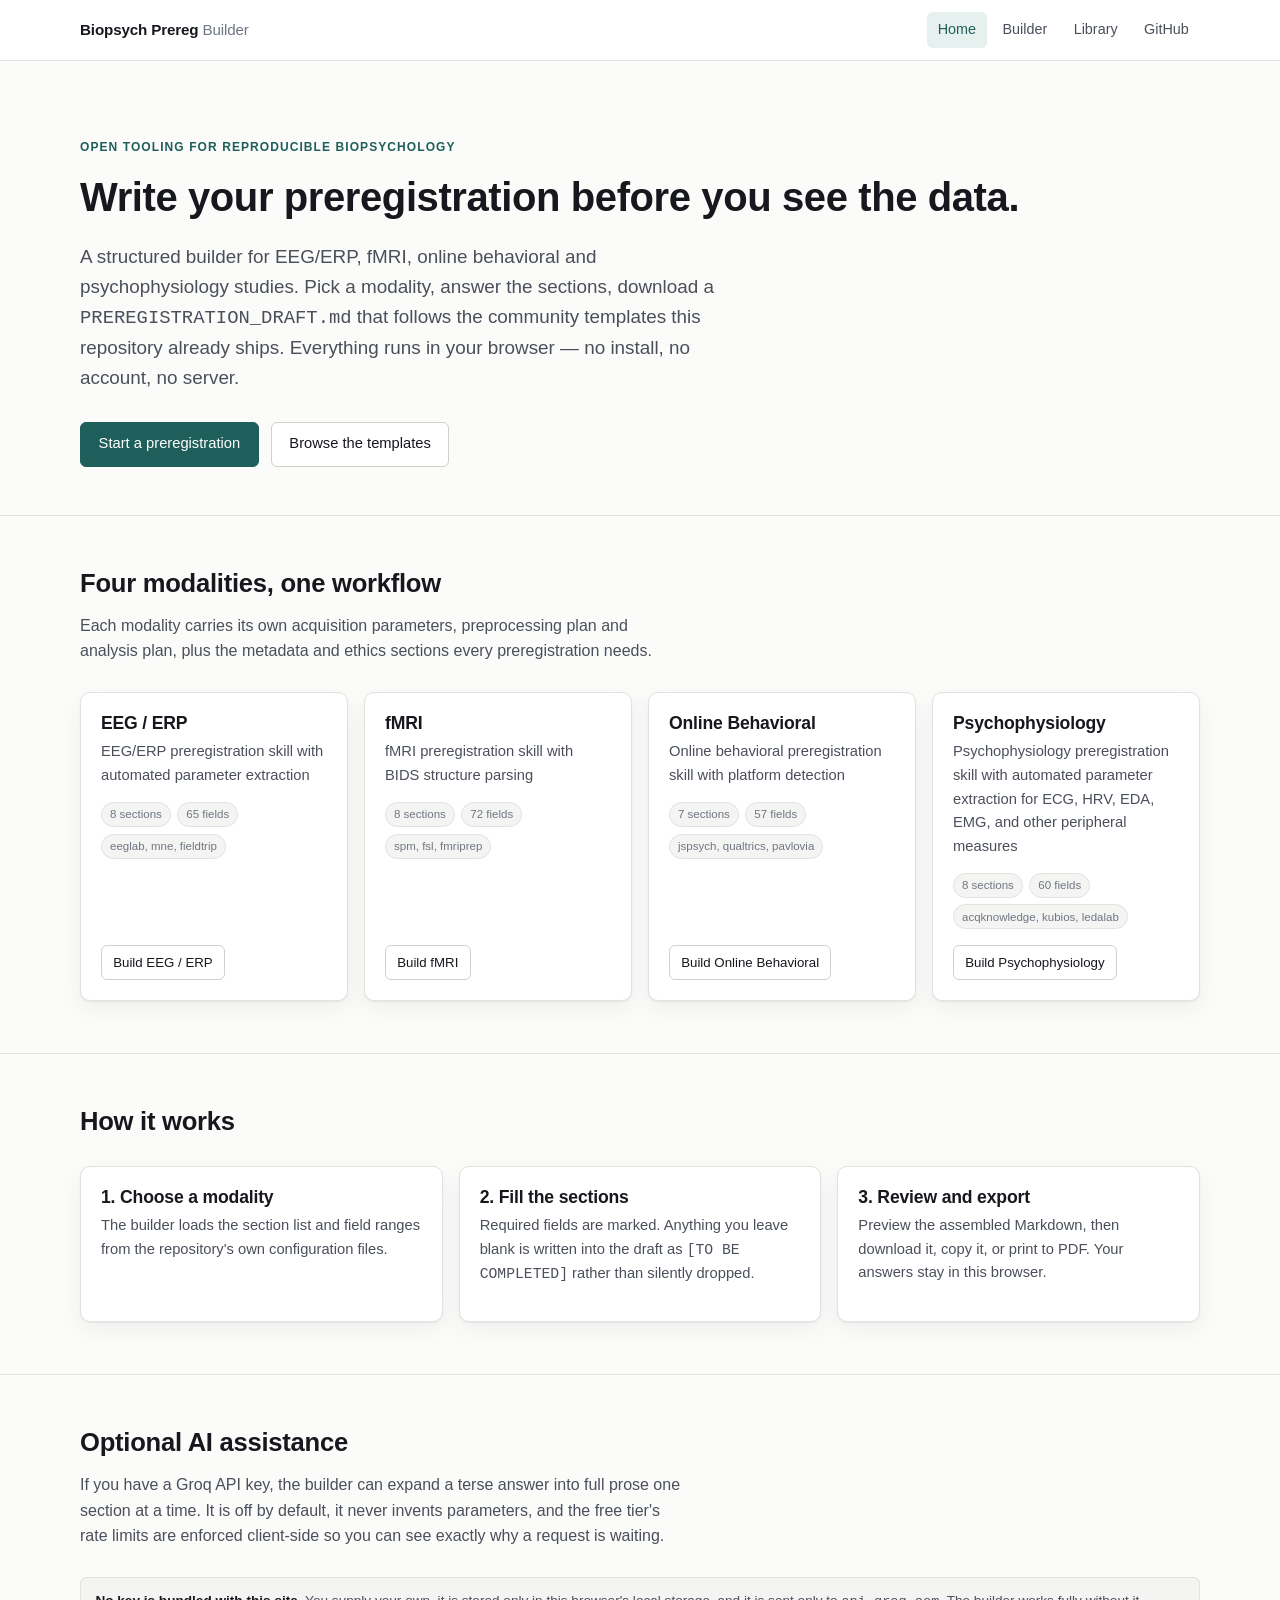
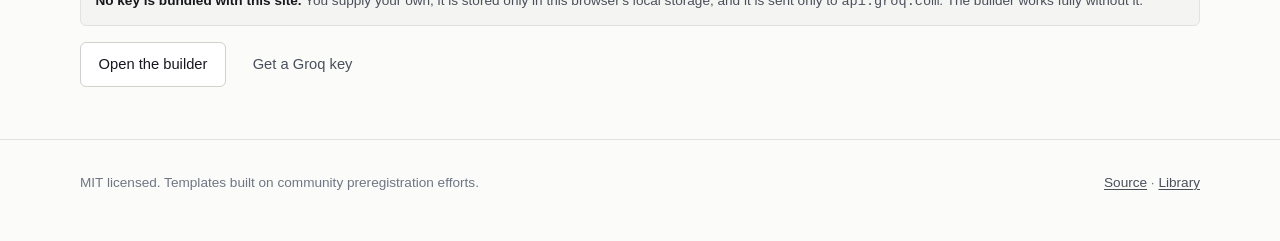
==== docs/index.html @ b217339c "feat(site): add browser-based preregistration builder Publish the skill library as a static site fro" ====
<!DOCTYPE html>
<html lang="en">
<head>
<meta charset="utf-8">
<meta name="viewport" content="width=device-width, initial-scale=1">
<title>Biopsychology Preregistration Builder</title>
<meta name="description" content="Build a preregistration for EEG, fMRI, online behavioral or psychophysiology research in your browser. No install, no account.">
<link rel="stylesheet" href="assets/css/site.css">
</head>
<body>
<a class="skip-link" href="#main">Skip to content</a>

<header class="site-header">
  <div class="wrap">
    <a class="brand" href="index.html">Biopsych Prereg <span>Builder</span></a>
    <nav class="site-nav" aria-label="Main">
      <a href="index.html" aria-current="page">Home</a>
      <a href="builder.html">Builder</a>
      <a href="library.html">Library</a>
      <a href="https://github.com/caggursoy/biopsych-prereg-skill">GitHub</a>
    </nav>
  </div>
</header>

<main id="main">
  <section class="hero">
    <div class="wrap">
      <span class="eyebrow">Open tooling for reproducible biopsychology</span>
      <h1>Write your preregistration before you see the data.</h1>
      <p class="lede">
        A structured builder for EEG/ERP, fMRI, online behavioral and psychophysiology studies.
        Pick a modality, answer the sections, download a <code>PREREGISTRATION_DRAFT.md</code> that
        follows the community templates this repository already ships. Everything runs in your
        browser &mdash; no install, no account, no server.
      </p>
      <div class="hero-actions">
        <a class="btn btn-primary" href="builder.html">Start a preregistration</a>
        <a class="btn" href="library.html">Browse the templates</a>
      </div>
    </div>
  </section>

  <section class="section">
    <div class="wrap">
      <div class="section-head">
        <h2>Four modalities, one workflow</h2>
        <p>
          Each modality carries its own acquisition parameters, preprocessing plan and analysis
          plan, plus the metadata and ethics sections every preregistration needs.
        </p>
      </div>
      <div class="grid" id="modalityCards">
        <noscript>
          <p class="notice notice-warn">JavaScript is required to render the modality list.</p>
        </noscript>
      </div>
    </div>
  </section>

  <section class="section">
    <div class="wrap">
      <div class="section-head">
        <h2>How it works</h2>
      </div>
      <div class="grid">
        <div class="card">
          <h3>1. Choose a modality</h3>
          <p>The builder loads the section list and field ranges from the repository's own configuration files.</p>
        </div>
        <div class="card">
          <h3>2. Fill the sections</h3>
          <p>Required fields are marked. Anything you leave blank is written into the draft as <code>[TO BE COMPLETED]</code> rather than silently dropped.</p>
        </div>
        <div class="card">
          <h3>3. Review and export</h3>
          <p>Preview the assembled Markdown, then download it, copy it, or print to PDF. Your answers stay in this browser.</p>
        </div>
      </div>
    </div>
  </section>

  <section class="section">
    <div class="wrap">
      <div class="section-head">
        <h2>Optional AI assistance</h2>
        <p>
          If you have a Groq API key, the builder can expand a terse answer into full prose one
          section at a time. It is off by default, it never invents parameters, and the free tier's
          rate limits are enforced client-side so you can see exactly why a request is waiting.
        </p>
      </div>
      <div class="notice">
        <p>
          <strong>No key is bundled with this site.</strong> You supply your own, it is stored only in
          this browser's local storage, and it is sent only to <code>api.groq.com</code>. The builder
          works fully without it.
        </p>
      </div>
      <div class="row mt-1">
        <a class="btn" href="builder.html">Open the builder</a>
        <a class="btn btn-ghost" href="https://console.groq.com/keys"  target="_blank">Get a Groq key</a>
      </div>
    </div>
  </section>
</main>

<footer class="site-footer">
  <div class="wrap">
    <span>MIT licensed. Templates built on community preregistration efforts.</span>
    <span><a href="https://github.com/caggursoy/biopsych-prereg-skill">Source</a> &middot; <a href="library.html">Library</a></span>
  </div>
</footer>

<script src="assets/js/schema.js"></script>
<script>
(function () {
  "use strict";
  var host = document.getElementById("modalityCards");
  var schema = window.PREREG_SCHEMA;
  if (!host || !schema) return;

  schema.modalities.forEach(function (m) {
    var fields = m.sections.reduce(function (n, s) { return n + s.fields.length; }, 0);
    var card = document.createElement("article");
    card.className = "card";

    var h = document.createElement("h3");
    h.textContent = m.label;

    var p = document.createElement("p");
    p.textContent = m.description || "";

    var meta = document.createElement("div");
    meta.className = "card-meta";
    [
      m.sections.length + " sections",
      fields + " fields",
      m.software.length ? m.software.slice(0, 3).join(", ") : "template based"
    ].forEach(function (text) {
      var tag = document.createElement("span");
      tag.className = "tag";
      tag.textContent = text;
      meta.appendChild(tag);
    });

    var link = document.createElement("a");
    link.className = "btn btn-sm";
    link.href = "builder.html?modality=" + encodeURIComponent(m.id);
    link.textContent = "Build " + m.label;

    card.appendChild(h);
    card.appendChild(p);
    card.appendChild(meta);
    card.appendChild(link);
    host.appendChild(card);
  });
})();
</script>
</body>
</html>
---- docs/assets/css/site.css ----
:root {
  --bg: #fbfbfa;
  --surface: #ffffff;
  --surface-2: #f4f4f2;
  --ink: #16181d;
  --ink-2: #4a4f5a;
  --ink-3: #6f7683;
  --line: #e2e3e0;
  --line-2: #cfd1cd;
  --accent: #1f5f5b;
  --accent-ink: #ffffff;
  --accent-soft: #e6f0ef;
  --warn: #8a5a00;
  --warn-soft: #fdf3e0;
  --danger: #a32b2b;
  --danger-soft: #fbeaea;
  --ok: #1f6b3a;
  --ok-soft: #e8f3ec;
  --radius: 10px;
  --radius-sm: 6px;
  --shadow: 0 1px 2px rgba(20, 24, 28, 0.06), 0 8px 24px rgba(20, 24, 28, 0.05);
  --mono: ui-monospace, SFMono-Regular, "SF Mono", Menlo, Consolas, monospace;
  --sans: -apple-system, BlinkMacSystemFont, "Segoe UI", Inter, Roboto, Helvetica, Arial, sans-serif;
  --serif: Iowan Old Style, "Palatino Linotype", Palatino, Georgia, serif;
}

@media (prefers-color-scheme: dark) {
  :root {
    --bg: #14161a;
    --surface: #1b1e23;
    --surface-2: #22262c;
    --ink: #eceef1;
    --ink-2: #b3b9c2;
    --ink-3: #8b929c;
    --line: #2c3138;
    --line-2: #3a4048;
    --accent: #6fbdb5;
    --accent-ink: #10201f;
    --accent-soft: #1e2f2e;
    --warn: #e0b062;
    --warn-soft: #2e2718;
    --danger: #e58b8b;
    --danger-soft: #2f1e1e;
    --ok: #7fc79b;
    --ok-soft: #1c2b22;
    --shadow: 0 1px 2px rgba(0, 0, 0, 0.4), 0 8px 24px rgba(0, 0, 0, 0.3);
  }
}

*,
*::before,
*::after {
  box-sizing: border-box;
}

html {
  -webkit-text-size-adjust: 100%;
  scroll-behavior: smooth;
}

body {
  margin: 0;
  background: var(--bg);
  color: var(--ink);
  font-family: var(--sans);
  font-size: 16px;
  line-height: 1.6;
  -webkit-font-smoothing: antialiased;
}

h1,
h2,
h3,
h4 {
  line-height: 1.25;
  margin: 0 0 0.5em;
  font-weight: 600;
  letter-spacing: -0.01em;
}

h1 {
  font-size: clamp(1.75rem, 4vw, 2.5rem);
}

h2 {
  font-size: clamp(1.3rem, 2.5vw, 1.6rem);
}

h3 {
  font-size: 1.1rem;
}

p {
  margin: 0 0 1em;
}

a {
  color: var(--accent);
  text-decoration-thickness: 1px;
  text-underline-offset: 2px;
}

a:hover {
  text-decoration-thickness: 2px;
}

:focus-visible {
  outline: 2px solid var(--accent);
  outline-offset: 2px;
  border-radius: 3px;
}

.skip-link {
  position: absolute;
  left: -9999px;
  top: 0;
  background: var(--accent);
  color: var(--accent-ink);
  padding: 0.6rem 1rem;
  z-index: 100;
}

.skip-link:focus {
  left: 0.5rem;
  top: 0.5rem;
}

.wrap {
  width: min(1120px, 100% - 2.5rem);
  margin-inline: auto;
}

.wrap-narrow {
  width: min(760px, 100% - 2.5rem);
  margin-inline: auto;
}

/* ---------- header ---------- */

.site-header {
  border-bottom: 1px solid var(--line);
  background: var(--surface);
  position: sticky;
  top: 0;
  z-index: 40;
}

.site-header .wrap {
  display: flex;
  align-items: center;
  gap: 1.5rem;
  min-height: 60px;
}

.brand {
  font-weight: 600;
  color: var(--ink);
  text-decoration: none;
  font-size: 0.95rem;
  letter-spacing: -0.01em;
  white-space: nowrap;
}

.brand span {
  color: var(--ink-3);
  font-weight: 400;
}

.site-nav {
  display: flex;
  gap: 0.25rem;
  margin-left: auto;
  flex-wrap: wrap;
}

.site-nav a {
  color: var(--ink-2);
  text-decoration: none;
  padding: 0.4rem 0.7rem;
  border-radius: var(--radius-sm);
  font-size: 0.9rem;
}

.site-nav a:hover {
  background: var(--surface-2);
  color: var(--ink);
}

.site-nav a[aria-current="page"] {
  background: var(--accent-soft);
  color: var(--accent);
  font-weight: 500;
}

/* ---------- hero ---------- */

.hero {
  padding: clamp(2.5rem, 7vw, 4.5rem) 0 clamp(2rem, 5vw, 3rem);
  border-bottom: 1px solid var(--line);
}

.eyebrow {
  display: inline-block;
  font-size: 0.75rem;
  text-transform: uppercase;
  letter-spacing: 0.09em;
  color: var(--accent);
  font-weight: 600;
  margin-bottom: 0.9rem;
}

.lede {
  font-size: clamp(1.02rem, 2vw, 1.18rem);
  color: var(--ink-2);
  max-width: 62ch;
}

.hero-actions {
  display: flex;
  gap: 0.75rem;
  flex-wrap: wrap;
  margin-top: 1.75rem;
}

/* ---------- buttons ---------- */

.btn {
  display: inline-flex;
  align-items: center;
  justify-content: center;
  gap: 0.45rem;
  padding: 0.62rem 1.1rem;
  border-radius: var(--radius-sm);
  border: 1px solid var(--line-2);
  background: var(--surface);
  color: var(--ink);
  font: inherit;
  font-size: 0.92rem;
  font-weight: 500;
  text-decoration: none;
  cursor: pointer;
  transition: background 0.12s ease, border-color 0.12s ease, transform 0.06s ease;
}

.btn:hover:not(:disabled) {
  background: var(--surface-2);
  border-color: var(--ink-3);
}

.btn:active:not(:disabled) {
  transform: translateY(1px);
}

.btn:disabled {
  opacity: 0.5;
  cursor: not-allowed;
}

.btn-primary {
  background: var(--accent);
  border-color: var(--accent);
  color: var(--accent-ink);
}

.btn-primary:hover:not(:disabled) {
  background: var(--accent);
  border-color: var(--accent);
  filter: brightness(1.08);
}

.btn-sm {
  padding: 0.35rem 0.7rem;
  font-size: 0.83rem;
}

.btn[aria-pressed="true"] {
  background: var(--accent-soft);
  border-color: var(--accent);
  color: var(--accent);
  font-weight: 600;
}

.btn-ghost {
  background: transparent;
  border-color: transparent;
  color: var(--ink-2);
}

.btn-ghost:hover:not(:disabled) {
  background: var(--surface-2);
  border-color: transparent;
  color: var(--ink);
}

/* ---------- sections ---------- */

.section {
  padding: clamp(2rem, 5vw, 3.25rem) 0;
}

.section + .section {
  border-top: 1px solid var(--line);
}

.section-head {
  margin-bottom: 1.75rem;
}

.section-head p {
  color: var(--ink-2);
  max-width: 68ch;
  margin-bottom: 0;
}

/* ---------- cards ---------- */

.grid {
  display: grid;
  gap: 1rem;
  grid-template-columns: repeat(auto-fit, minmax(240px, 1fr));
}

.card {
  background: var(--surface);
  border: 1px solid var(--line);
  border-radius: var(--radius);
  padding: 1.25rem;
  box-shadow: var(--shadow);
  display: flex;
  flex-direction: column;
}

.card > .btn {
  margin-top: auto;
  align-self: flex-start;
}

.card h3 {
  margin-bottom: 0.35rem;
}

.card p {
  color: var(--ink-2);
  font-size: 0.92rem;
  margin-bottom: 0.9rem;
}

.card-meta {
  display: flex;
  flex-wrap: wrap;
  gap: 0.4rem;
  margin-bottom: 1rem;
}

.tag {
  display: inline-block;
  font-size: 0.72rem;
  padding: 0.15rem 0.5rem;
  border-radius: 999px;
  background: var(--surface-2);
  color: var(--ink-3);
  border: 1px solid var(--line);
  font-variant-numeric: tabular-nums;
}

.tag-accent {
  background: var(--accent-soft);
  color: var(--accent);
  border-color: transparent;
}

/* ---------- builder layout ---------- */

.builder {
  display: grid;
  grid-template-columns: minmax(0, 1fr) 380px;
  gap: 1.5rem;
  align-items: start;
  padding: 1.5rem 0 4rem;
}

@media (max-width: 980px) {
  .builder {
    grid-template-columns: minmax(0, 1fr);
  }
}

.steps {
  display: flex;
  gap: 0.4rem;
  flex-wrap: wrap;
  margin-bottom: 1.25rem;
}

.step-btn {
  display: flex;
  align-items: center;
  gap: 0.5rem;
  padding: 0.45rem 0.85rem;
  border-radius: 999px;
  border: 1px solid var(--line);
  background: var(--surface);
  color: var(--ink-2);
  font: inherit;
  font-size: 0.85rem;
  cursor: pointer;
}

.step-btn[aria-current="step"] {
  background: var(--accent);
  border-color: var(--accent);
  color: var(--accent-ink);
  font-weight: 500;
}

.step-btn .num {
  display: inline-grid;
  place-items: center;
  width: 1.25rem;
  height: 1.25rem;
  border-radius: 50%;
  background: var(--surface-2);
  color: var(--ink-3);
  font-size: 0.72rem;
  font-variant-numeric: tabular-nums;
}

.step-btn[aria-current="step"] .num {
  background: rgba(255, 255, 255, 0.25);
  color: inherit;
}

.panel {
  background: var(--surface);
  border: 1px solid var(--line);
  border-radius: var(--radius);
  padding: 1.25rem;
  box-shadow: var(--shadow);
}

.panel + .panel {
  margin-top: 1rem;
}

.panel-head {
  display: flex;
  align-items: baseline;
  justify-content: space-between;
  gap: 1rem;
  margin-bottom: 1rem;
  flex-wrap: wrap;
}

.panel-head h2,
.panel-head h3 {
  margin: 0;
}

/* ---------- modality picker ---------- */

.modality-grid {
  display: grid;
  gap: 0.75rem;
  grid-template-columns: repeat(auto-fit, minmax(200px, 1fr));
}

.modality-option {
  position: relative;
  display: block;
  border: 1px solid var(--line);
  border-radius: var(--radius);
  padding: 1rem;
  cursor: pointer;
  background: var(--surface);
  transition: border-color 0.12s ease, background 0.12s ease;
}

.modality-option:hover {
  border-color: var(--line-2);
  background: var(--surface-2);
}

.modality-option input {
  position: absolute;
  opacity: 0;
  pointer-events: none;
}

.modality-option:has(input:checked) {
  border-color: var(--accent);
  background: var(--accent-soft);
}

.modality-option:has(input:focus-visible) {
  outline: 2px solid var(--accent);
  outline-offset: 2px;
}

.modality-option strong {
  display: block;
  font-size: 0.98rem;
  margin-bottom: 0.2rem;
}

.modality-option span {
  font-size: 0.83rem;
  color: var(--ink-3);
}

/* ---------- form ---------- */

.field {
  margin-bottom: 1.15rem;
}

.field:last-child {
  margin-bottom: 0;
}

.field label {
  display: block;
  font-size: 0.88rem;
  font-weight: 500;
  margin-bottom: 0.3rem;
}

.req {
  color: var(--danger);
  margin-left: 0.15rem;
}

.unit {
  color: var(--ink-3);
  font-weight: 400;
  font-size: 0.82rem;
  margin-left: 0.25rem;
}

.field input[type="text"],
.field input[type="number"],
.field input[type="date"],
.field input[type="password"],
.field select,
.field textarea {
  width: 100%;
  padding: 0.5rem 0.65rem;
  border: 1px solid var(--line-2);
  border-radius: var(--radius-sm);
  background: var(--bg);
  color: var(--ink);
  font: inherit;
  font-size: 0.92rem;
}

.field textarea {
  min-height: 84px;
  resize: vertical;
  line-height: 1.5;
}

.field input:focus,
.field select:focus,
.field textarea:focus {
  border-color: var(--accent);
  outline: 2px solid var(--accent-soft);
  outline-offset: 0;
}

.field input[aria-invalid="true"],
.field textarea[aria-invalid="true"],
.field select[aria-invalid="true"] {
  border-color: var(--danger);
}

.help {
  font-size: 0.8rem;
  color: var(--ink-3);
  margin: 0.3rem 0 0;
}

.error {
  font-size: 0.8rem;
  color: var(--danger);
  margin: 0.3rem 0 0;
  font-weight: 500;
}

.checks {
  display: flex;
  flex-wrap: wrap;
  gap: 0.4rem 1rem;
}

.checks label {
  display: inline-flex;
  align-items: center;
  gap: 0.35rem;
  font-weight: 400;
  font-size: 0.87rem;
  margin: 0;
}

.list-rows {
  display: grid;
  gap: 0.4rem;
}

.list-row {
  display: flex;
  gap: 0.4rem;
}

.list-row input {
  flex: 1;
}

/* ---------- accordion ---------- */

.accordion {
  border: 1px solid var(--line);
  border-radius: var(--radius);
  overflow: hidden;
  background: var(--surface);
}

.acc-item + .acc-item {
  border-top: 1px solid var(--line);
}

.acc-head {
  display: flex;
  align-items: center;
  gap: 0.75rem;
  width: 100%;
  padding: 0.85rem 1rem;
  background: var(--surface);
  border: 0;
  font: inherit;
  font-size: 0.95rem;
  font-weight: 500;
  color: var(--ink);
  text-align: left;
  cursor: pointer;
}

.acc-head:hover {
  background: var(--surface-2);
}

.acc-head .chev {
  margin-left: auto;
  color: var(--ink-3);
  transition: transform 0.15s ease;
  font-size: 0.8rem;
}

.acc-head[aria-expanded="true"] .chev {
  transform: rotate(90deg);
}

.acc-body {
  padding: 0 1rem 1.15rem;
}

.acc-body[hidden] {
  display: none;
}

.progress {
  margin-left: auto;
  display: flex;
  align-items: center;
  gap: 0.5rem;
  font-size: 0.75rem;
  color: var(--ink-3);
  font-variant-numeric: tabular-nums;
}

.bar {
  width: 56px;
  height: 5px;
  border-radius: 999px;
  background: var(--line);
  overflow: hidden;
}

.bar > i {
  display: block;
  height: 100%;
  background: var(--accent);
  width: 0;
  transition: width 0.2s ease;
}

/* ---------- sidebar ---------- */

.sidebar {
  position: sticky;
  top: 76px;
  display: grid;
  gap: 1rem;
}

@media (max-width: 980px) {
  .sidebar {
    position: static;
  }
}

.meter {
  display: grid;
  gap: 0.55rem;
}

.meter-row {
  display: grid;
  grid-template-columns: 1fr auto;
  gap: 0.25rem 0.75rem;
  font-size: 0.82rem;
}

.meter-row .label {
  color: var(--ink-2);
}

.meter-row .value {
  font-variant-numeric: tabular-nums;
  color: var(--ink);
  font-weight: 500;
}

.meter-row .bar {
  grid-column: 1 / -1;
  width: 100%;
  height: 4px;
}

.meter-row .bar > i.warn {
  background: var(--warn);
}

.meter-row .bar > i.danger {
  background: var(--danger);
}

/* ---------- preview ---------- */

.preview {
  font-family: var(--mono);
  font-size: 0.78rem;
  line-height: 1.55;
  white-space: pre-wrap;
  word-break: break-word;
  background: var(--surface-2);
  border: 1px solid var(--line);
  border-radius: var(--radius-sm);
  padding: 0.9rem;
  max-height: 460px;
  overflow: auto;
  margin: 0;
}

/* ---------- notices ---------- */

.notice {
  border-radius: var(--radius-sm);
  padding: 0.75rem 0.9rem;
  font-size: 0.85rem;
  border: 1px solid var(--line);
  background: var(--surface-2);
  color: var(--ink-2);
  margin-bottom: 1rem;
}

.notice strong {
  color: var(--ink);
}

.notice-warn {
  background: var(--warn-soft);
  border-color: transparent;
  color: var(--warn);
}

.notice-warn strong {
  color: inherit;
}

.notice-danger {
  background: var(--danger-soft);
  border-color: transparent;
  color: var(--danger);
}

.notice-ok {
  background: var(--ok-soft);
  border-color: transparent;
  color: var(--ok);
}

.notice p:last-child {
  margin-bottom: 0;
}

/* ---------- library ---------- */

.library-layout {
  display: grid;
  grid-template-columns: 260px minmax(0, 1fr);
  gap: 1.5rem;
  align-items: start;
  padding: 1.5rem 0 4rem;
}

@media (max-width: 900px) {
  .library-layout {
    grid-template-columns: minmax(0, 1fr);
  }
}

.toc {
  position: sticky;
  top: 76px;
  border: 1px solid var(--line);
  border-radius: var(--radius);
  background: var(--surface);
  padding: 0.9rem;
  max-height: calc(100vh - 100px);
  overflow: auto;
}

@media (max-width: 900px) {
  .toc {
    position: static;
    max-height: none;
  }
}

.toc h2 {
  font-size: 0.75rem;
  text-transform: uppercase;
  letter-spacing: 0.08em;
  color: var(--ink-3);
  margin-bottom: 0.6rem;
}

.toc ul {
  list-style: none;
  margin: 0 0 1rem;
  padding: 0;
  display: grid;
  gap: 0.1rem;
}

.toc li a {
  display: block;
  padding: 0.28rem 0.45rem;
  border-radius: 4px;
  font-size: 0.84rem;
  color: var(--ink-2);
  text-decoration: none;
}

.toc li a:hover {
  background: var(--surface-2);
  color: var(--ink);
}

.toc li a.lvl3 {
  padding-left: 1.3rem;
  font-size: 0.8rem;
  color: var(--ink-3);
}

.doc {
  background: var(--surface);
  border: 1px solid var(--line);
  border-radius: var(--radius);
  padding: clamp(1.25rem, 3vw, 2.25rem);
  box-shadow: var(--shadow);
}

.doc h1 {
  font-size: 1.6rem;
  padding-bottom: 0.6rem;
  border-bottom: 1px solid var(--line);
  margin-bottom: 1.2rem;
}

.doc h2 {
  font-size: 1.15rem;
  margin-top: 2rem;
  padding-top: 0.5rem;
}

.doc h3 {
  font-size: 1rem;
  margin-top: 1.5rem;
}

.doc ul,
.doc ol {
  padding-left: 1.3rem;
  margin: 0 0 1rem;
}

.doc li {
  margin-bottom: 0.3rem;
}

.doc code {
  font-family: var(--mono);
  font-size: 0.85em;
  background: var(--surface-2);
  padding: 0.1em 0.35em;
  border-radius: 4px;
}

.doc pre {
  background: var(--surface-2);
  border: 1px solid var(--line);
  border-radius: var(--radius-sm);
  padding: 0.9rem;
  overflow: auto;
  font-size: 0.82rem;
}

.doc pre code {
  background: none;
  padding: 0;
}

.doc blockquote {
  margin: 0 0 1rem;
  padding-left: 1rem;
  border-left: 3px solid var(--line-2);
  color: var(--ink-2);
}

.doc table {
  width: 100%;
  border-collapse: collapse;
  margin-bottom: 1rem;
  font-size: 0.88rem;
}

.doc th,
.doc td {
  border: 1px solid var(--line);
  padding: 0.45rem 0.6rem;
  text-align: left;
}

.doc th {
  background: var(--surface-2);
}

.doc hr {
  border: 0;
  border-top: 1px solid var(--line);
  margin: 2rem 0;
}

/* ---------- footer ---------- */

.site-footer {
  border-top: 1px solid var(--line);
  padding: 2rem 0 3rem;
  color: var(--ink-3);
  font-size: 0.85rem;
}

.site-footer .wrap {
  display: flex;
  gap: 1rem;
  flex-wrap: wrap;
  justify-content: space-between;
  align-items: center;
}

.site-footer a {
  color: var(--ink-2);
}

/* ---------- utilities ---------- */

.sr-only {
  position: absolute;
  width: 1px;
  height: 1px;
  padding: 0;
  margin: -1px;
  overflow: hidden;
  clip: rect(0, 0, 0, 0);
  white-space: nowrap;
  border: 0;
}

.muted {
  color: var(--ink-3);
}

.small {
  font-size: 0.83rem;
}

.stack {
  display: grid;
  gap: 0.75rem;
}

.row {
  display: flex;
  gap: 0.5rem;
  flex-wrap: wrap;
  align-items: center;
}

.row-end {
  justify-content: flex-end;
}

.mt-1 {
  margin-top: 1rem;
}

.mt-2 {
  margin-top: 1.5rem;
}

[hidden] {
  display: none !important;
}

@media (prefers-reduced-motion: reduce) {
  *,
  *::before,
  *::after {
    animation-duration: 0.01ms !important;
    transition-duration: 0.01ms !important;
    scroll-behavior: auto !important;
  }
}

/* ---------- field header row ---------- */

.field-top {
  display: flex;
  align-items: baseline;
  justify-content: space-between;
  gap: 0.75rem;
  margin-bottom: 0.3rem;
}

.field-top label {
  margin-bottom: 0;
}

.verify {
  display: inline-flex;
  align-items: center;
  gap: 0.3rem;
  font-size: 0.75rem;
  font-weight: 400;
  color: var(--ink-3);
  margin: 0;
  cursor: pointer;
  white-space: nowrap;
}

.verify input {
  margin: 0;
  accent-color: var(--warn);
}

/* ---------- print ---------- */

@media print {
  .site-header,
  .site-footer,
  .steps,
  .sidebar,
  #panel-modality,
  #panel-sections,
  #panel-export,
  .skip-link {
    display: none !important;
  }

  body {
    background: #fff;
    color: #000;
    font-size: 11pt;
  }

  .builder {
    display: block;
    padding: 0;
  }

  .panel {
    border: 0;
    box-shadow: none;
    padding: 0;
  }

  .preview {
    max-height: none;
    overflow: visible;
    border: 0;
    background: #fff;
    font-size: 9.5pt;
    white-space: pre-wrap;
  }

  a[href]::after {
    content: "";
  }
}
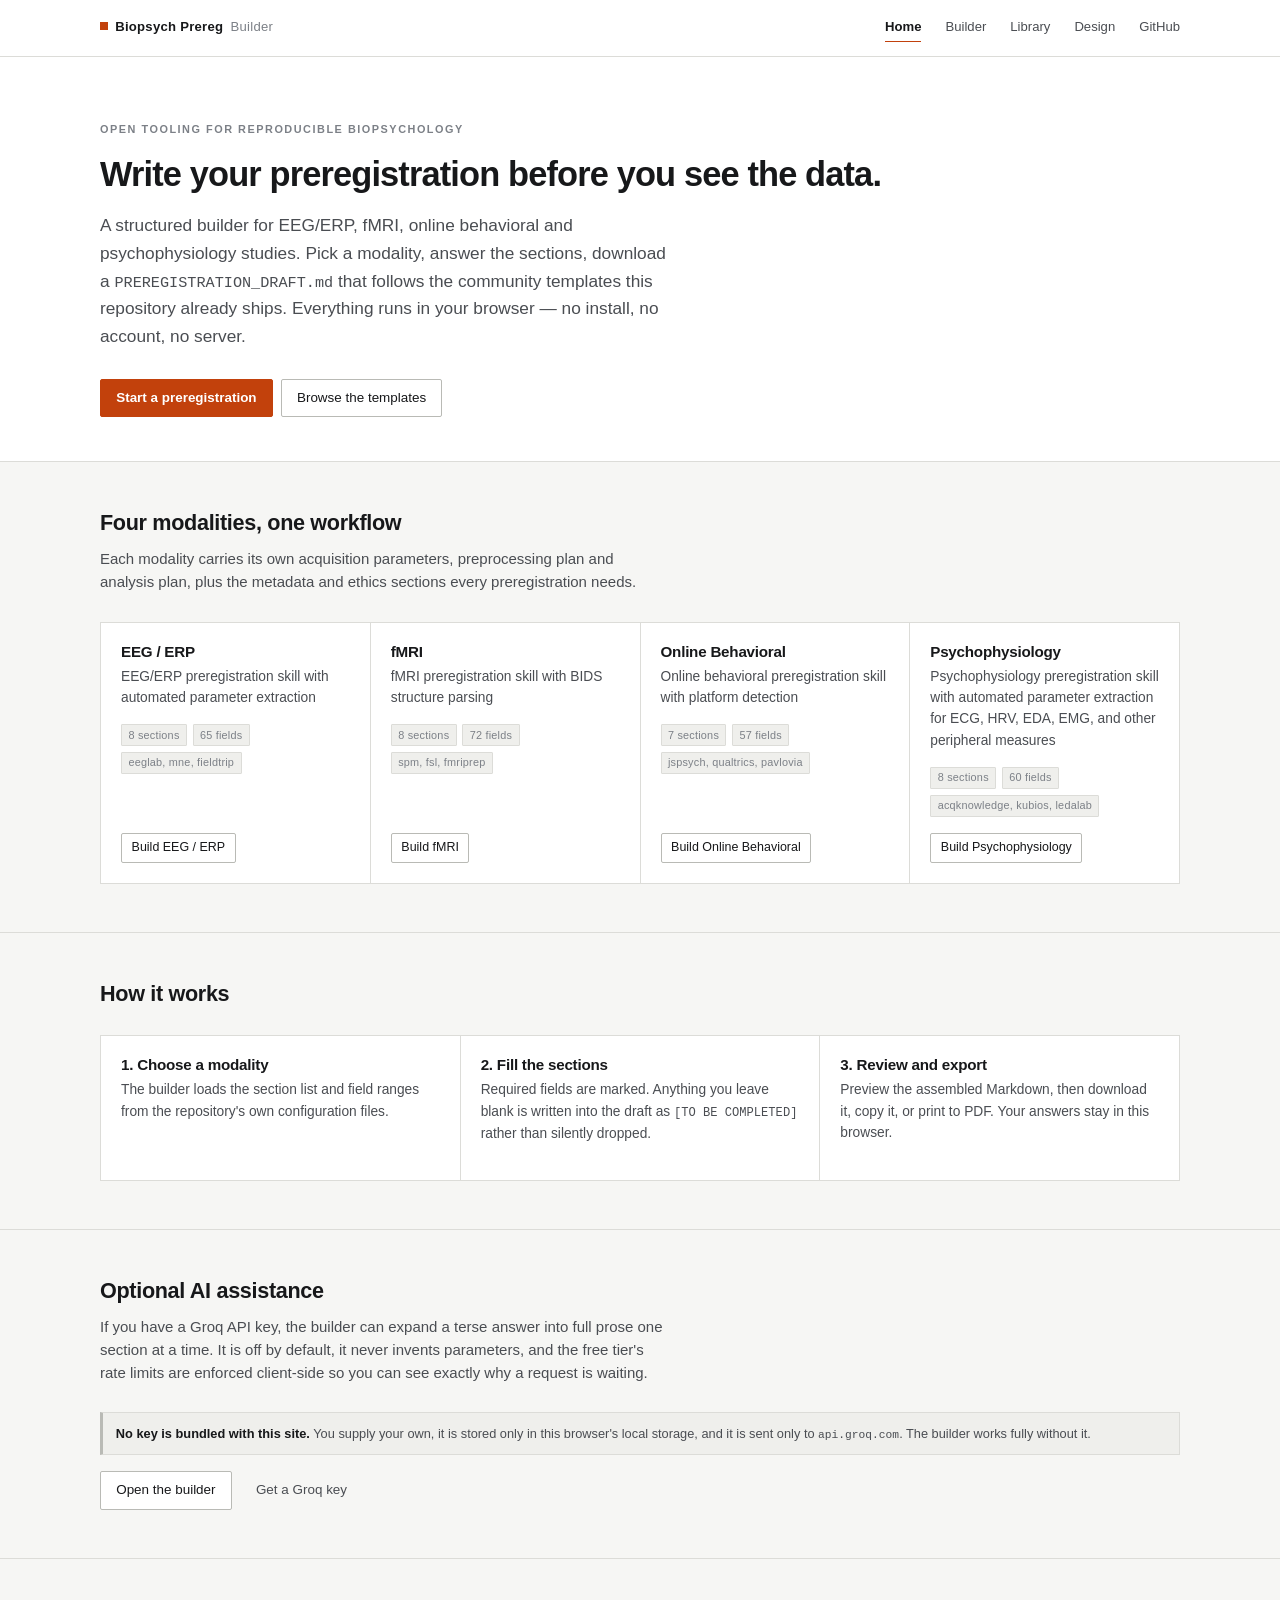
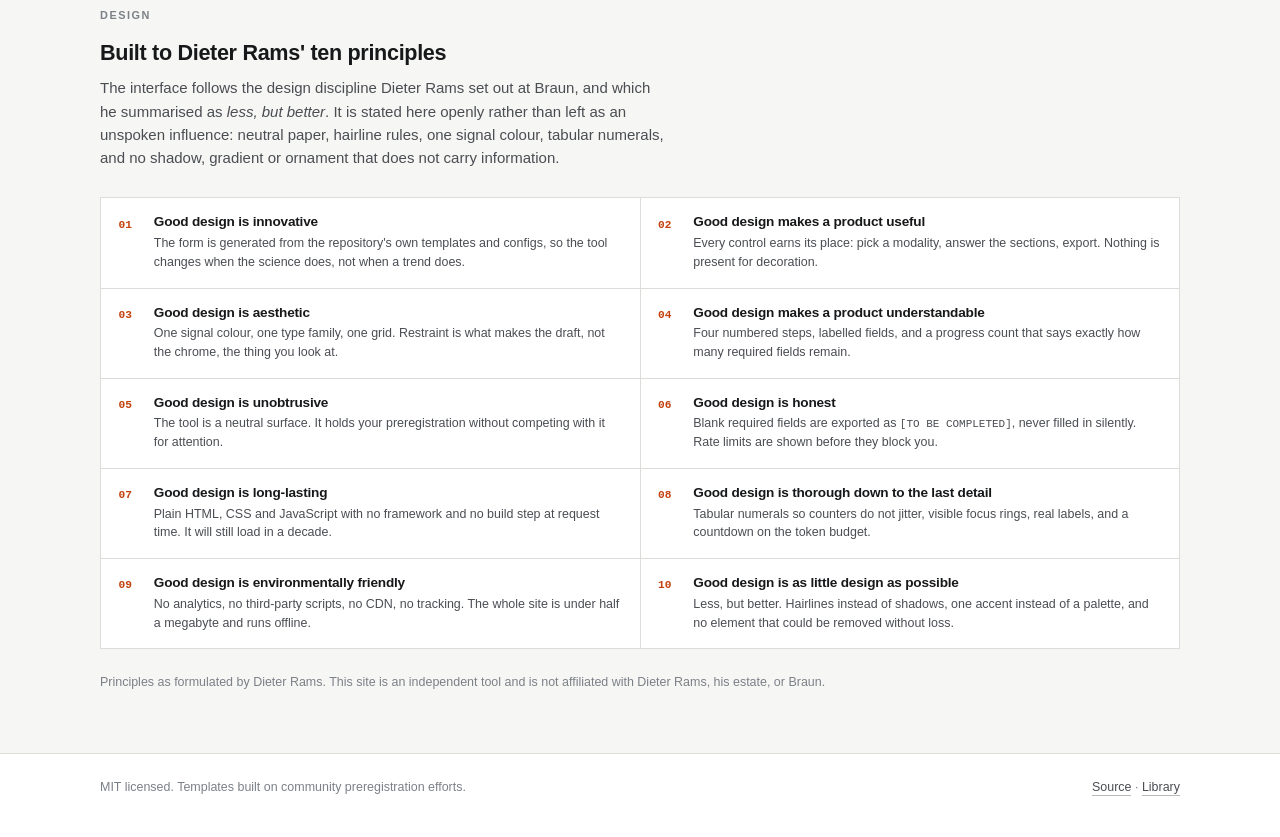
==== commit 15ffc52f: "feat(site): rebuild the interface to Dieter Rams' ten principles Replaces the previous palette and c" ====
--- a/docs/index.html
+++ b/docs/index.html
@@ -17,6 +17,7 @@
       <a href="index.html" aria-current="page">Home</a>
       <a href="builder.html">Builder</a>
       <a href="library.html">Library</a>
+      <a href="#design">Design</a>
       <a href="https://github.com/caggursoy/biopsych-prereg-skill">GitHub</a>
     </nav>
   </div>
@@ -102,6 +103,68 @@
       </div>
     </div>
   </section>
+  <section class="section" id="design">
+    <div class="wrap">
+      <div class="section-head">
+        <span class="eyebrow">Design</span>
+        <h2>Built to Dieter Rams' ten principles</h2>
+        <p>
+          The interface follows the design discipline Dieter Rams set out at Braun, and which he
+          summarised as <em>less, but better</em>. It is stated here openly rather than left as an
+          unspoken influence: neutral paper, hairline rules, one signal colour, tabular numerals,
+          and no shadow, gradient or ornament that does not carry information.
+        </p>
+      </div>
+
+      <div class="principles">
+        <article class="principle">
+          <h3>Good design is innovative</h3>
+          <p>The form is generated from the repository's own templates and configs, so the tool changes when the science does, not when a trend does.</p>
+        </article>
+        <article class="principle">
+          <h3>Good design makes a product useful</h3>
+          <p>Every control earns its place: pick a modality, answer the sections, export. Nothing is present for decoration.</p>
+        </article>
+        <article class="principle">
+          <h3>Good design is aesthetic</h3>
+          <p>One signal colour, one type family, one grid. Restraint is what makes the draft, not the chrome, the thing you look at.</p>
+        </article>
+        <article class="principle">
+          <h3>Good design makes a product understandable</h3>
+          <p>Four numbered steps, labelled fields, and a progress count that says exactly how many required fields remain.</p>
+        </article>
+        <article class="principle">
+          <h3>Good design is unobtrusive</h3>
+          <p>The tool is a neutral surface. It holds your preregistration without competing with it for attention.</p>
+        </article>
+        <article class="principle">
+          <h3>Good design is honest</h3>
+          <p>Blank required fields are exported as <code>[TO BE COMPLETED]</code>, never filled in silently. Rate limits are shown before they block you.</p>
+        </article>
+        <article class="principle">
+          <h3>Good design is long-lasting</h3>
+          <p>Plain HTML, CSS and JavaScript with no framework and no build step at request time. It will still load in a decade.</p>
+        </article>
+        <article class="principle">
+          <h3>Good design is thorough down to the last detail</h3>
+          <p>Tabular numerals so counters do not jitter, visible focus rings, real labels, and a countdown on the token budget.</p>
+        </article>
+        <article class="principle">
+          <h3>Good design is environmentally friendly</h3>
+          <p>No analytics, no third-party scripts, no CDN, no tracking. The whole site is under half a megabyte and runs offline.</p>
+        </article>
+        <article class="principle">
+          <h3>Good design is as little design as possible</h3>
+          <p>Less, but better. Hairlines instead of shadows, one accent instead of a palette, and no element that could be removed without loss.</p>
+        </article>
+      </div>
+
+      <p class="small muted mt-2">
+        Principles as formulated by Dieter Rams. This site is an independent tool and is not
+        affiliated with Dieter Rams, his estate, or Braun.
+      </p>
+    </div>
+  </section>
 </main>
 
 <footer class="site-footer">
--- a/docs/assets/css/site.css
+++ b/docs/assets/css/site.css
@@ -1,49 +1,55 @@
+/* ==========================================================================
+   Biopsych Prereg Builder
+   Design after Dieter Rams: less, but better.
+   Neutral paper, hairline rules, one signal colour, tabular numerals,
+   no shadows, no gradients, no decoration that does not carry information.
+   ========================================================================== */
+
 :root {
-  --bg: #fbfbfa;
+  --paper: #f6f6f4;
   --surface: #ffffff;
-  --surface-2: #f4f4f2;
-  --ink: #16181d;
-  --ink-2: #4a4f5a;
-  --ink-3: #6f7683;
-  --line: #e2e3e0;
-  --line-2: #cfd1cd;
-  --accent: #1f5f5b;
-  --accent-ink: #ffffff;
-  --accent-soft: #e6f0ef;
+  --surface-2: #efefec;
+  --surface-3: #e6e6e2;
+  --ink: #17181a;
+  --ink-2: #4a4d52;
+  --ink-3: #7c8087;
+  --rule: #dcdcd8;
+  --rule-strong: #b9bab5;
+  --signal: #c2410c;
+  --signal-ink: #ffffff;
+  --signal-soft: #fbeee7;
+  --ok: #2f6b3f;
+  --ok-soft: #eaf2ec;
   --warn: #8a5a00;
-  --warn-soft: #fdf3e0;
+  --warn-soft: #fbf3e2;
   --danger: #a32b2b;
   --danger-soft: #fbeaea;
-  --ok: #1f6b3a;
-  --ok-soft: #e8f3ec;
-  --radius: 10px;
-  --radius-sm: 6px;
-  --shadow: 0 1px 2px rgba(20, 24, 28, 0.06), 0 8px 24px rgba(20, 24, 28, 0.05);
+  --radius: 2px;
   --mono: ui-monospace, SFMono-Regular, "SF Mono", Menlo, Consolas, monospace;
-  --sans: -apple-system, BlinkMacSystemFont, "Segoe UI", Inter, Roboto, Helvetica, Arial, sans-serif;
-  --serif: Iowan Old Style, "Palatino Linotype", Palatino, Georgia, serif;
+  --sans: "Helvetica Neue", Helvetica, Arial, "Segoe UI", Roboto, sans-serif;
+  --step: 8px;
 }
 
 @media (prefers-color-scheme: dark) {
   :root {
-    --bg: #14161a;
-    --surface: #1b1e23;
-    --surface-2: #22262c;
-    --ink: #eceef1;
-    --ink-2: #b3b9c2;
-    --ink-3: #8b929c;
-    --line: #2c3138;
-    --line-2: #3a4048;
-    --accent: #6fbdb5;
-    --accent-ink: #10201f;
-    --accent-soft: #1e2f2e;
+    --paper: #131416;
+    --surface: #191b1e;
+    --surface-2: #212427;
+    --surface-3: #2a2e32;
+    --ink: #eceef0;
+    --ink-2: #b0b5bb;
+    --ink-3: #868c93;
+    --rule: #2c3034;
+    --rule-strong: #3d4247;
+    --signal: #ff7a45;
+    --signal-ink: #1a0d06;
+    --signal-soft: #2b1a12;
+    --ok: #7fc79b;
+    --ok-soft: #1a2a20;
     --warn: #e0b062;
-    --warn-soft: #2e2718;
+    --warn-soft: #2a2418;
     --danger: #e58b8b;
-    --danger-soft: #2f1e1e;
-    --ok: #7fc79b;
-    --ok-soft: #1c2b22;
-    --shadow: 0 1px 2px rgba(0, 0, 0, 0.4), 0 8px 24px rgba(0, 0, 0, 0.3);
+    --danger-soft: #2c1c1c;
   }
 }
 
@@ -60,34 +66,36 @@
 
 body {
   margin: 0;
-  background: var(--bg);
+  background: var(--paper);
   color: var(--ink);
   font-family: var(--sans);
-  font-size: 16px;
-  line-height: 1.6;
+  font-size: 15px;
+  line-height: 1.55;
   -webkit-font-smoothing: antialiased;
+  font-variant-numeric: tabular-nums;
 }
 
 h1,
 h2,
 h3,
 h4 {
-  line-height: 1.25;
   margin: 0 0 0.5em;
   font-weight: 600;
-  letter-spacing: -0.01em;
+  line-height: 1.2;
+  letter-spacing: -0.015em;
 }
 
 h1 {
-  font-size: clamp(1.75rem, 4vw, 2.5rem);
+  font-size: clamp(1.6rem, 3.4vw, 2.15rem);
+  letter-spacing: -0.025em;
 }
 
 h2 {
-  font-size: clamp(1.3rem, 2.5vw, 1.6rem);
+  font-size: clamp(1.15rem, 2vw, 1.35rem);
 }
 
 h3 {
-  font-size: 1.1rem;
+  font-size: 1rem;
 }
 
 p {
@@ -95,27 +103,35 @@
 }
 
 a {
-  color: var(--accent);
-  text-decoration-thickness: 1px;
-  text-underline-offset: 2px;
+  color: var(--signal);
+  text-decoration: none;
+  border-bottom: 1px solid currentColor;
+  padding-bottom: 1px;
 }
 
 a:hover {
-  text-decoration-thickness: 2px;
+  border-bottom-width: 2px;
 }
 
 :focus-visible {
-  outline: 2px solid var(--accent);
+  outline: 2px solid var(--signal);
   outline-offset: 2px;
-  border-radius: 3px;
+  border-radius: 1px;
+}
+
+code,
+kbd,
+samp {
+  font-family: var(--mono);
+  font-size: 0.88em;
 }
 
 .skip-link {
   position: absolute;
   left: -9999px;
   top: 0;
-  background: var(--accent);
-  color: var(--accent-ink);
+  background: var(--ink);
+  color: var(--surface);
   padding: 0.6rem 1rem;
   z-index: 100;
 }
@@ -126,20 +142,20 @@
 }
 
 .wrap {
-  width: min(1120px, 100% - 2.5rem);
+  width: min(1080px, 100% - 3rem);
   margin-inline: auto;
 }
 
 .wrap-narrow {
-  width: min(760px, 100% - 2.5rem);
+  width: min(720px, 100% - 3rem);
   margin-inline: auto;
 }
 
 /* ---------- header ---------- */
 
 .site-header {
-  border-bottom: 1px solid var(--line);
-  background: var(--surface);
+  background: var(--surface);
+  border-bottom: 1px solid var(--rule);
   position: sticky;
   top: 0;
   z-index: 40;
@@ -148,19 +164,32 @@
 .site-header .wrap {
   display: flex;
   align-items: center;
-  gap: 1.5rem;
-  min-height: 60px;
+  gap: 2rem;
+  min-height: 56px;
 }
 
 .brand {
-  font-weight: 600;
+  display: inline-flex;
+  align-items: baseline;
+  gap: 0.45rem;
+  font-size: 0.82rem;
+  font-weight: 600;
+  letter-spacing: 0.02em;
   color: var(--ink);
   text-decoration: none;
-  font-size: 0.95rem;
-  letter-spacing: -0.01em;
+  border-bottom: 0;
   white-space: nowrap;
 }
 
+.brand::before {
+  content: "";
+  width: 8px;
+  height: 8px;
+  background: var(--signal);
+  display: inline-block;
+  transform: translateY(-1px);
+}
+
 .brand span {
   color: var(--ink-3);
   font-weight: 400;
@@ -168,56 +197,58 @@
 
 .site-nav {
   display: flex;
-  gap: 0.25rem;
+  gap: 1.5rem;
   margin-left: auto;
   flex-wrap: wrap;
 }
 
 .site-nav a {
   color: var(--ink-2);
+  font-size: 0.82rem;
   text-decoration: none;
-  padding: 0.4rem 0.7rem;
-  border-radius: var(--radius-sm);
-  font-size: 0.9rem;
+  border-bottom: 1px solid transparent;
+  padding: 0.2rem 0;
 }
 
 .site-nav a:hover {
-  background: var(--surface-2);
   color: var(--ink);
+  border-bottom-color: var(--rule-strong);
 }
 
 .site-nav a[aria-current="page"] {
-  background: var(--accent-soft);
-  color: var(--accent);
-  font-weight: 500;
+  color: var(--ink);
+  font-weight: 600;
+  border-bottom-color: var(--signal);
 }
 
 /* ---------- hero ---------- */
 
 .hero {
-  padding: clamp(2.5rem, 7vw, 4.5rem) 0 clamp(2rem, 5vw, 3rem);
-  border-bottom: 1px solid var(--line);
+  padding: clamp(2.5rem, 6vw, 4rem) 0 clamp(2rem, 4vw, 2.75rem);
+  border-bottom: 1px solid var(--rule);
+  background: var(--surface);
 }
 
 .eyebrow {
-  display: inline-block;
-  font-size: 0.75rem;
+  display: block;
+  font-size: 0.68rem;
   text-transform: uppercase;
-  letter-spacing: 0.09em;
-  color: var(--accent);
-  font-weight: 600;
-  margin-bottom: 0.9rem;
+  letter-spacing: 0.14em;
+  font-weight: 600;
+  color: var(--ink-3);
+  margin-bottom: 1rem;
 }
 
 .lede {
-  font-size: clamp(1.02rem, 2vw, 1.18rem);
+  font-size: clamp(0.98rem, 1.6vw, 1.08rem);
   color: var(--ink-2);
-  max-width: 62ch;
+  max-width: 60ch;
+  line-height: 1.6;
 }
 
 .hero-actions {
   display: flex;
-  gap: 0.75rem;
+  gap: 0.5rem;
   flex-wrap: wrap;
   margin-top: 1.75rem;
 }
@@ -228,18 +259,19 @@
   display: inline-flex;
   align-items: center;
   justify-content: center;
-  gap: 0.45rem;
-  padding: 0.62rem 1.1rem;
-  border-radius: var(--radius-sm);
-  border: 1px solid var(--line-2);
+  gap: 0.4rem;
+  padding: 0.5rem 0.95rem;
+  border: 1px solid var(--rule-strong);
+  border-radius: var(--radius);
   background: var(--surface);
   color: var(--ink);
   font: inherit;
-  font-size: 0.92rem;
+  font-size: 0.84rem;
   font-weight: 500;
   text-decoration: none;
+  border-bottom-width: 1px;
   cursor: pointer;
-  transition: background 0.12s ease, border-color 0.12s ease, transform 0.06s ease;
+  transition: background 0.1s linear, border-color 0.1s linear;
 }
 
 .btn:hover:not(:disabled) {
@@ -248,36 +280,34 @@
 }
 
 .btn:active:not(:disabled) {
-  transform: translateY(1px);
+  background: var(--surface-3);
 }
 
 .btn:disabled {
-  opacity: 0.5;
+  opacity: 0.45;
   cursor: not-allowed;
 }
 
 .btn-primary {
-  background: var(--accent);
-  border-color: var(--accent);
-  color: var(--accent-ink);
+  background: var(--signal);
+  border-color: var(--signal);
+  color: var(--signal-ink);
+  font-weight: 600;
 }
 
 .btn-primary:hover:not(:disabled) {
-  background: var(--accent);
-  border-color: var(--accent);
-  filter: brightness(1.08);
+  background: var(--signal);
+  border-color: var(--signal);
+  filter: brightness(1.1);
+}
+
+.btn-primary:active:not(:disabled) {
+  filter: brightness(0.95);
 }
 
 .btn-sm {
-  padding: 0.35rem 0.7rem;
-  font-size: 0.83rem;
-}
-
-.btn[aria-pressed="true"] {
-  background: var(--accent-soft);
-  border-color: var(--accent);
-  color: var(--accent);
-  font-weight: 600;
+  padding: 0.3rem 0.6rem;
+  font-size: 0.78rem;
 }
 
 .btn-ghost {
@@ -292,23 +322,30 @@
   color: var(--ink);
 }
 
+.btn[aria-pressed="true"] {
+  background: var(--ink);
+  border-color: var(--ink);
+  color: var(--surface);
+  font-weight: 600;
+}
+
 /* ---------- sections ---------- */
 
 .section {
-  padding: clamp(2rem, 5vw, 3.25rem) 0;
+  padding: clamp(2rem, 4.5vw, 3rem) 0;
 }
 
 .section + .section {
-  border-top: 1px solid var(--line);
+  border-top: 1px solid var(--rule);
 }
 
 .section-head {
   margin-bottom: 1.75rem;
+  max-width: 68ch;
 }
 
 .section-head p {
   color: var(--ink-2);
-  max-width: 68ch;
   margin-bottom: 0;
 }
 
@@ -316,18 +353,31 @@
 
 .grid {
   display: grid;
-  gap: 1rem;
-  grid-template-columns: repeat(auto-fit, minmax(240px, 1fr));
+  gap: 1px;
+  grid-template-columns: repeat(auto-fit, minmax(230px, 1fr));
+  background: var(--rule);
+  border: 1px solid var(--rule);
 }
 
 .card {
   background: var(--surface);
-  border: 1px solid var(--line);
-  border-radius: var(--radius);
   padding: 1.25rem;
-  box-shadow: var(--shadow);
   display: flex;
   flex-direction: column;
+  border: 0;
+  border-radius: 0;
+}
+
+.card h3 {
+  margin-bottom: 0.3rem;
+  font-size: 0.95rem;
+}
+
+.card p {
+  color: var(--ink-2);
+  font-size: 0.86rem;
+  margin-bottom: 1rem;
+  line-height: 1.55;
 }
 
 .card > .btn {
@@ -335,45 +385,38 @@
   align-self: flex-start;
 }
 
-.card h3 {
-  margin-bottom: 0.35rem;
-}
-
-.card p {
-  color: var(--ink-2);
-  font-size: 0.92rem;
-  margin-bottom: 0.9rem;
-}
-
 .card-meta {
   display: flex;
   flex-wrap: wrap;
-  gap: 0.4rem;
+  gap: 0.35rem;
   margin-bottom: 1rem;
 }
 
 .tag {
   display: inline-block;
-  font-size: 0.72rem;
-  padding: 0.15rem 0.5rem;
-  border-radius: 999px;
+  font-size: 0.68rem;
+  padding: 0.1rem 0.4rem;
+  border-radius: 1px;
   background: var(--surface-2);
   color: var(--ink-3);
-  border: 1px solid var(--line);
+  border: 1px solid var(--rule);
   font-variant-numeric: tabular-nums;
+  letter-spacing: 0.02em;
+  white-space: nowrap;
 }
 
 .tag-accent {
-  background: var(--accent-soft);
-  color: var(--accent);
+  background: var(--signal-soft);
+  color: var(--signal);
   border-color: transparent;
+  font-weight: 600;
 }
 
 /* ---------- builder layout ---------- */
 
 .builder {
   display: grid;
-  grid-template-columns: minmax(0, 1fr) 380px;
+  grid-template-columns: minmax(0, 1fr) 340px;
   gap: 1.5rem;
   align-items: start;
   padding: 1.5rem 0 4rem;
@@ -387,55 +430,66 @@
 
 .steps {
   display: flex;
-  gap: 0.4rem;
+  gap: 0;
   flex-wrap: wrap;
   margin-bottom: 1.25rem;
+  border: 1px solid var(--rule);
+  background: var(--surface);
 }
 
 .step-btn {
   display: flex;
   align-items: center;
   gap: 0.5rem;
-  padding: 0.45rem 0.85rem;
-  border-radius: 999px;
-  border: 1px solid var(--line);
+  padding: 0.5rem 0.9rem;
+  border: 0;
+  border-right: 1px solid var(--rule);
+  border-radius: 0;
   background: var(--surface);
   color: var(--ink-2);
   font: inherit;
-  font-size: 0.85rem;
+  font-size: 0.8rem;
   cursor: pointer;
+  flex: 1 1 auto;
+  justify-content: center;
+  transition: background 0.1s linear;
+}
+
+.step-btn:last-child {
+  border-right: 0;
+}
+
+.step-btn:hover {
+  background: var(--surface-2);
 }
 
 .step-btn[aria-current="step"] {
-  background: var(--accent);
-  border-color: var(--accent);
-  color: var(--accent-ink);
-  font-weight: 500;
+  background: var(--ink);
+  color: var(--surface);
+  font-weight: 600;
 }
 
 .step-btn .num {
   display: inline-grid;
   place-items: center;
-  width: 1.25rem;
-  height: 1.25rem;
+  width: 1.1rem;
+  height: 1.1rem;
+  border: 1px solid currentColor;
   border-radius: 50%;
-  background: var(--surface-2);
-  color: var(--ink-3);
-  font-size: 0.72rem;
+  font-size: 0.65rem;
   font-variant-numeric: tabular-nums;
+  opacity: 0.75;
 }
 
 .step-btn[aria-current="step"] .num {
-  background: rgba(255, 255, 255, 0.25);
-  color: inherit;
+  opacity: 1;
 }
 
 .panel {
   background: var(--surface);
-  border: 1px solid var(--line);
-  border-radius: var(--radius);
+  border: 1px solid var(--rule);
+  border-radius: 0;
   padding: 1.25rem;
-  box-shadow: var(--shadow);
 }
 
 .panel + .panel {
@@ -449,34 +503,41 @@
   gap: 1rem;
   margin-bottom: 1rem;
   flex-wrap: wrap;
+  padding-bottom: 0.6rem;
+  border-bottom: 1px solid var(--rule);
 }
 
 .panel-head h2,
 .panel-head h3 {
   margin: 0;
+  font-size: 0.95rem;
+  letter-spacing: 0;
+}
+
+.panel-head h2 {
+  font-size: 1rem;
 }
 
 /* ---------- modality picker ---------- */
 
 .modality-grid {
   display: grid;
-  gap: 0.75rem;
-  grid-template-columns: repeat(auto-fit, minmax(200px, 1fr));
+  gap: 1px;
+  grid-template-columns: repeat(auto-fit, minmax(190px, 1fr));
+  background: var(--rule);
+  border: 1px solid var(--rule);
 }
 
 .modality-option {
   position: relative;
   display: block;
-  border: 1px solid var(--line);
-  border-radius: var(--radius);
   padding: 1rem;
   cursor: pointer;
   background: var(--surface);
-  transition: border-color 0.12s ease, background 0.12s ease;
+  transition: background 0.1s linear;
 }
 
 .modality-option:hover {
-  border-color: var(--line-2);
   background: var(--surface-2);
 }
 
@@ -487,30 +548,31 @@
 }
 
 .modality-option:has(input:checked) {
-  border-color: var(--accent);
-  background: var(--accent-soft);
+  background: var(--signal-soft);
+  box-shadow: inset 3px 0 0 var(--signal);
 }
 
 .modality-option:has(input:focus-visible) {
-  outline: 2px solid var(--accent);
-  outline-offset: 2px;
+  outline: 2px solid var(--signal);
+  outline-offset: -2px;
 }
 
 .modality-option strong {
   display: block;
-  font-size: 0.98rem;
-  margin-bottom: 0.2rem;
+  font-size: 0.9rem;
+  margin-bottom: 0.15rem;
 }
 
 .modality-option span {
-  font-size: 0.83rem;
-  color: var(--ink-3);
+  font-size: 0.76rem;
+  color: var(--ink-3);
+  font-variant-numeric: tabular-nums;
 }
 
 /* ---------- form ---------- */
 
 .field {
-  margin-bottom: 1.15rem;
+  margin-bottom: 1.1rem;
 }
 
 .field:last-child {
@@ -519,20 +581,22 @@
 
 .field label {
   display: block;
-  font-size: 0.88rem;
+  font-size: 0.8rem;
   font-weight: 500;
-  margin-bottom: 0.3rem;
+  margin-bottom: 0.25rem;
+  color: var(--ink);
 }
 
 .req {
-  color: var(--danger);
-  margin-left: 0.15rem;
+  color: var(--signal);
+  margin-left: 0.2rem;
+  font-weight: 700;
 }
 
 .unit {
   color: var(--ink-3);
   font-weight: 400;
-  font-size: 0.82rem;
+  font-size: 0.75rem;
   margin-left: 0.25rem;
 }
 
@@ -543,26 +607,33 @@
 .field select,
 .field textarea {
   width: 100%;
-  padding: 0.5rem 0.65rem;
-  border: 1px solid var(--line-2);
-  border-radius: var(--radius-sm);
-  background: var(--bg);
+  padding: 0.42rem 0.55rem;
+  border: 1px solid var(--rule-strong);
+  border-radius: var(--radius);
+  background: var(--surface);
   color: var(--ink);
   font: inherit;
-  font-size: 0.92rem;
+  font-size: 0.86rem;
+  transition: border-color 0.1s linear;
 }
 
 .field textarea {
-  min-height: 84px;
+  min-height: 78px;
   resize: vertical;
   line-height: 1.5;
+}
+
+.field input:hover,
+.field select:hover,
+.field textarea:hover {
+  border-color: var(--ink-3);
 }
 
 .field input:focus,
 .field select:focus,
 .field textarea:focus {
-  border-color: var(--accent);
-  outline: 2px solid var(--accent-soft);
+  border-color: var(--signal);
+  outline: 2px solid var(--signal-soft);
   outline-offset: 0;
 }
 
@@ -570,44 +641,46 @@
 .field textarea[aria-invalid="true"],
 .field select[aria-invalid="true"] {
   border-color: var(--danger);
+  background: var(--danger-soft);
 }
 
 .help {
-  font-size: 0.8rem;
-  color: var(--ink-3);
-  margin: 0.3rem 0 0;
+  font-size: 0.74rem;
+  color: var(--ink-3);
+  margin: 0.25rem 0 0;
+  line-height: 1.45;
 }
 
 .error {
-  font-size: 0.8rem;
+  font-size: 0.74rem;
   color: var(--danger);
-  margin: 0.3rem 0 0;
-  font-weight: 500;
+  margin: 0.25rem 0 0;
+  font-weight: 600;
 }
 
 .checks {
   display: flex;
   flex-wrap: wrap;
-  gap: 0.4rem 1rem;
+  gap: 0.3rem 0.9rem;
 }
 
 .checks label {
   display: inline-flex;
   align-items: center;
-  gap: 0.35rem;
+  gap: 0.3rem;
   font-weight: 400;
-  font-size: 0.87rem;
+  font-size: 0.82rem;
   margin: 0;
 }
 
 .list-rows {
   display: grid;
-  gap: 0.4rem;
+  gap: 0.35rem;
 }
 
 .list-row {
   display: flex;
-  gap: 0.4rem;
+  gap: 0.35rem;
 }
 
 .list-row input {
@@ -617,14 +690,14 @@
 /* ---------- accordion ---------- */
 
 .accordion {
-  border: 1px solid var(--line);
-  border-radius: var(--radius);
+  border: 1px solid var(--rule);
+  border-radius: 0;
   overflow: hidden;
   background: var(--surface);
 }
 
 .acc-item + .acc-item {
-  border-top: 1px solid var(--line);
+  border-top: 1px solid var(--rule);
 }
 
 .acc-head {
@@ -632,34 +705,42 @@
   align-items: center;
   gap: 0.75rem;
   width: 100%;
-  padding: 0.85rem 1rem;
+  padding: 0.7rem 0.9rem;
   background: var(--surface);
   border: 0;
   font: inherit;
-  font-size: 0.95rem;
+  font-size: 0.88rem;
   font-weight: 500;
   color: var(--ink);
   text-align: left;
   cursor: pointer;
+  transition: background 0.1s linear;
 }
 
 .acc-head:hover {
   background: var(--surface-2);
 }
 
+.acc-head[aria-expanded="true"] {
+  background: var(--surface-2);
+  box-shadow: inset 3px 0 0 var(--signal);
+}
+
 .acc-head .chev {
   margin-left: auto;
   color: var(--ink-3);
-  transition: transform 0.15s ease;
-  font-size: 0.8rem;
+  font-size: 0.6rem;
+  transition: transform 0.12s linear;
 }
 
 .acc-head[aria-expanded="true"] .chev {
   transform: rotate(90deg);
+  color: var(--signal);
 }
 
 .acc-body {
-  padding: 0 1rem 1.15rem;
+  padding: 0.9rem 0.9rem 1.1rem;
+  border-top: 1px solid var(--rule);
 }
 
 .acc-body[hidden] {
@@ -670,33 +751,33 @@
   margin-left: auto;
   display: flex;
   align-items: center;
-  gap: 0.5rem;
-  font-size: 0.75rem;
+  gap: 0.45rem;
+  font-size: 0.7rem;
   color: var(--ink-3);
   font-variant-numeric: tabular-nums;
 }
 
 .bar {
-  width: 56px;
-  height: 5px;
-  border-radius: 999px;
-  background: var(--line);
+  width: 48px;
+  height: 3px;
+  border-radius: 0;
+  background: var(--surface-3);
   overflow: hidden;
 }
 
 .bar > i {
   display: block;
   height: 100%;
-  background: var(--accent);
+  background: var(--signal);
   width: 0;
-  transition: width 0.2s ease;
+  transition: width 0.15s linear;
 }
 
 /* ---------- sidebar ---------- */
 
 .sidebar {
   position: sticky;
-  top: 76px;
+  top: 72px;
   display: grid;
   gap: 1rem;
 }
@@ -709,14 +790,14 @@
 
 .meter {
   display: grid;
-  gap: 0.55rem;
+  gap: 0.6rem;
 }
 
 .meter-row {
   display: grid;
   grid-template-columns: 1fr auto;
-  gap: 0.25rem 0.75rem;
-  font-size: 0.82rem;
+  gap: 0.15rem 0.75rem;
+  font-size: 0.76rem;
 }
 
 .meter-row .label {
@@ -726,13 +807,15 @@
 .meter-row .value {
   font-variant-numeric: tabular-nums;
   color: var(--ink);
-  font-weight: 500;
+  font-weight: 600;
+  font-family: var(--mono);
+  font-size: 0.72rem;
 }
 
 .meter-row .bar {
   grid-column: 1 / -1;
   width: 100%;
-  height: 4px;
+  height: 3px;
 }
 
 .meter-row .bar > i.warn {
@@ -743,33 +826,55 @@
   background: var(--danger);
 }
 
+.meter-row .countdown {
+  grid-column: 1 / -1;
+  font-size: 0.7rem;
+  font-variant-numeric: tabular-nums;
+  color: var(--ink-3);
+  min-height: 1.1em;
+  font-family: var(--mono);
+}
+
+.meter-row .countdown.waiting {
+  color: var(--warn);
+  font-weight: 600;
+}
+
+.meter-row .countdown.ready {
+  color: var(--ok);
+  font-weight: 600;
+}
+
 /* ---------- preview ---------- */
 
 .preview {
   font-family: var(--mono);
-  font-size: 0.78rem;
-  line-height: 1.55;
+  font-size: 0.74rem;
+  line-height: 1.6;
   white-space: pre-wrap;
   word-break: break-word;
   background: var(--surface-2);
-  border: 1px solid var(--line);
-  border-radius: var(--radius-sm);
+  border: 1px solid var(--rule);
+  border-radius: 0;
   padding: 0.9rem;
   max-height: 460px;
   overflow: auto;
   margin: 0;
+  color: var(--ink-2);
 }
 
 /* ---------- notices ---------- */
 
 .notice {
-  border-radius: var(--radius-sm);
-  padding: 0.75rem 0.9rem;
-  font-size: 0.85rem;
-  border: 1px solid var(--line);
+  border-radius: 0;
+  padding: 0.65rem 0.8rem;
+  font-size: 0.8rem;
+  border: 1px solid var(--rule);
+  border-left: 3px solid var(--rule-strong);
   background: var(--surface-2);
   color: var(--ink-2);
   margin-bottom: 1rem;
+  line-height: 1.5;
 }
 
 .notice strong {
@@ -779,6 +884,7 @@
 .notice-warn {
   background: var(--warn-soft);
   border-color: transparent;
+  border-left-color: var(--warn);
   color: var(--warn);
 }
 
@@ -789,12 +895,14 @@
 .notice-danger {
   background: var(--danger-soft);
   border-color: transparent;
+  border-left-color: var(--danger);
   color: var(--danger);
 }
 
 .notice-ok {
   background: var(--ok-soft);
   border-color: transparent;
+  border-left-color: var(--ok);
   color: var(--ok);
 }
 
@@ -806,7 +914,7 @@
 
 .library-layout {
   display: grid;
-  grid-template-columns: 260px minmax(0, 1fr);
+  grid-template-columns: 240px minmax(0, 1fr);
   gap: 1.5rem;
   align-items: start;
   padding: 1.5rem 0 4rem;
@@ -820,12 +928,12 @@
 
 .toc {
   position: sticky;
-  top: 76px;
-  border: 1px solid var(--line);
-  border-radius: var(--radius);
+  top: 72px;
+  border: 1px solid var(--rule);
+  border-radius: 0;
   background: var(--surface);
   padding: 0.9rem;
-  max-height: calc(100vh - 100px);
+  max-height: calc(100vh - 96px);
   overflow: auto;
 }
 
@@ -837,28 +945,30 @@
 }
 
 .toc h2 {
-  font-size: 0.75rem;
+  font-size: 0.65rem;
   text-transform: uppercase;
-  letter-spacing: 0.08em;
-  color: var(--ink-3);
-  margin-bottom: 0.6rem;
+  letter-spacing: 0.12em;
+  color: var(--ink-3);
+  margin-bottom: 0.5rem;
+  font-weight: 600;
 }
 
 .toc ul {
   list-style: none;
-  margin: 0 0 1rem;
+  margin: 0 0 1.1rem;
   padding: 0;
   display: grid;
-  gap: 0.1rem;
+  gap: 0;
 }
 
 .toc li a {
   display: block;
-  padding: 0.28rem 0.45rem;
-  border-radius: 4px;
-  font-size: 0.84rem;
+  padding: 0.22rem 0.4rem;
+  font-size: 0.8rem;
   color: var(--ink-2);
   text-decoration: none;
+  border-bottom: 0;
+  border-left: 2px solid transparent;
 }
 
 .toc li a:hover {
@@ -866,63 +976,71 @@
   color: var(--ink);
 }
 
+.toc li a.is-active {
+  background: var(--signal-soft);
+  color: var(--signal);
+  border-left-color: var(--signal);
+  font-weight: 600;
+}
+
 .toc li a.lvl3 {
-  padding-left: 1.3rem;
-  font-size: 0.8rem;
+  padding-left: 1.1rem;
+  font-size: 0.76rem;
   color: var(--ink-3);
 }
 
 .doc {
   background: var(--surface);
-  border: 1px solid var(--line);
-  border-radius: var(--radius);
-  padding: clamp(1.25rem, 3vw, 2.25rem);
-  box-shadow: var(--shadow);
+  border: 1px solid var(--rule);
+  border-radius: 0;
+  padding: clamp(1.25rem, 3vw, 2rem);
 }
 
 .doc h1 {
-  font-size: 1.6rem;
-  padding-bottom: 0.6rem;
-  border-bottom: 1px solid var(--line);
-  margin-bottom: 1.2rem;
+  font-size: 1.4rem;
+  padding-bottom: 0.5rem;
+  border-bottom: 1px solid var(--rule);
+  margin-bottom: 1.1rem;
 }
 
 .doc h2 {
-  font-size: 1.15rem;
-  margin-top: 2rem;
-  padding-top: 0.5rem;
+  font-size: 1.05rem;
+  margin-top: 1.9rem;
+  padding-top: 0.4rem;
+  border-top: 1px solid var(--rule);
 }
 
 .doc h3 {
-  font-size: 1rem;
-  margin-top: 1.5rem;
+  font-size: 0.92rem;
+  margin-top: 1.4rem;
+  color: var(--ink-2);
 }
 
 .doc ul,
 .doc ol {
-  padding-left: 1.3rem;
+  padding-left: 1.2rem;
   margin: 0 0 1rem;
 }
 
 .doc li {
-  margin-bottom: 0.3rem;
+  margin-bottom: 0.25rem;
 }
 
 .doc code {
   font-family: var(--mono);
   font-size: 0.85em;
   background: var(--surface-2);
-  padding: 0.1em 0.35em;
-  border-radius: 4px;
+  padding: 0.1em 0.3em;
+  border-radius: 1px;
 }
 
 .doc pre {
   background: var(--surface-2);
-  border: 1px solid var(--line);
-  border-radius: var(--radius-sm);
-  padding: 0.9rem;
+  border: 1px solid var(--rule);
+  border-radius: 0;
+  padding: 0.8rem;
   overflow: auto;
-  font-size: 0.82rem;
+  font-size: 0.78rem;
 }
 
 .doc pre code {
@@ -932,8 +1050,8 @@
 
 .doc blockquote {
   margin: 0 0 1rem;
-  padding-left: 1rem;
-  border-left: 3px solid var(--line-2);
+  padding-left: 0.9rem;
+  border-left: 2px solid var(--rule-strong);
   color: var(--ink-2);
 }
 
@@ -941,33 +1059,89 @@
   width: 100%;
   border-collapse: collapse;
   margin-bottom: 1rem;
-  font-size: 0.88rem;
+  font-size: 0.82rem;
 }
 
 .doc th,
 .doc td {
-  border: 1px solid var(--line);
-  padding: 0.45rem 0.6rem;
+  border: 1px solid var(--rule);
+  padding: 0.35rem 0.5rem;
   text-align: left;
 }
 
 .doc th {
   background: var(--surface-2);
+  font-weight: 600;
+  font-size: 0.72rem;
+  text-transform: uppercase;
+  letter-spacing: 0.06em;
+  color: var(--ink-3);
 }
 
 .doc hr {
   border: 0;
-  border-top: 1px solid var(--line);
-  margin: 2rem 0;
+  border-top: 1px solid var(--rule);
+  margin: 1.75rem 0;
+}
+
+/* ---------- design principles ---------- */
+
+.principles {
+  display: grid;
+  gap: 1px;
+  grid-template-columns: repeat(2, minmax(0, 1fr));
+  background: var(--rule);
+  border: 1px solid var(--rule);
+  counter-reset: principle;
+}
+
+@media (max-width: 640px) {
+  .principles {
+    grid-template-columns: minmax(0, 1fr);
+  }
+}
+
+.principle {
+  background: var(--surface);
+  padding: 1rem 1.1rem;
+  display: grid;
+  grid-template-columns: 1.6rem 1fr;
+  gap: 0 0.6rem;
+  align-items: start;
+}
+
+.principle::before {
+  counter-increment: principle;
+  content: counter(principle, decimal-leading-zero);
+  font-family: var(--mono);
+  font-size: 0.7rem;
+  color: var(--signal);
+  font-weight: 600;
+  padding-top: 0.15rem;
+}
+
+.principle h3 {
+  grid-column: 2;
+  font-size: 0.85rem;
+  margin-bottom: 0.2rem;
+}
+
+.principle p {
+  grid-column: 2;
+  font-size: 0.78rem;
+  color: var(--ink-2);
+  margin: 0;
+  line-height: 1.5;
 }
 
 /* ---------- footer ---------- */
 
 .site-footer {
-  border-top: 1px solid var(--line);
-  padding: 2rem 0 3rem;
-  color: var(--ink-3);
-  font-size: 0.85rem;
+  border-top: 1px solid var(--rule);
+  padding: 1.5rem 0 2.5rem;
+  color: var(--ink-3);
+  font-size: 0.78rem;
+  background: var(--surface);
 }
 
 .site-footer .wrap {
@@ -980,6 +1154,7 @@
 
 .site-footer a {
   color: var(--ink-2);
+  border-bottom-color: var(--rule-strong);
 }
 
 /* ---------- utilities ---------- */
@@ -1001,7 +1176,7 @@
 }
 
 .small {
-  font-size: 0.83rem;
+  font-size: 0.78rem;
 }
 
 .stack {
@@ -1028,18 +1203,21 @@
   margin-top: 1.5rem;
 }
 
+.bar-lg {
+  width: 100%;
+  height: 6px;
+}
+
+.doc-title {
+  margin-bottom: 0.15rem;
+}
+
+.doc-source {
+  margin: 0;
+}
+
 [hidden] {
   display: none !important;
-}
-
-@media (prefers-reduced-motion: reduce) {
-  *,
-  *::before,
-  *::after {
-    animation-duration: 0.01ms !important;
-    transition-duration: 0.01ms !important;
-    scroll-behavior: auto !important;
-  }
 }
 
 /* ---------- field header row ---------- */
@@ -1049,7 +1227,7 @@
   align-items: baseline;
   justify-content: space-between;
   gap: 0.75rem;
-  margin-bottom: 0.3rem;
+  margin-bottom: 0.25rem;
 }
 
 .field-top label {
@@ -1059,18 +1237,50 @@
 .verify {
   display: inline-flex;
   align-items: center;
-  gap: 0.3rem;
-  font-size: 0.75rem;
+  gap: 0.25rem;
+  font-size: 0.7rem;
   font-weight: 400;
   color: var(--ink-3);
   margin: 0;
   cursor: pointer;
   white-space: nowrap;
+  text-transform: uppercase;
+  letter-spacing: 0.06em;
 }
 
 .verify input {
+  appearance: none;
+  -webkit-appearance: none;
+  width: 11px;
+  height: 11px;
   margin: 0;
-  accent-color: var(--warn);
+  border: 1px solid var(--rule-strong);
+  border-radius: 1px;
+  background: var(--surface);
+  cursor: pointer;
+  position: relative;
+  flex: none;
+}
+
+.verify input:hover {
+  border-color: var(--ink-3);
+}
+
+.verify input:checked {
+  background: var(--warn);
+  border-color: var(--warn);
+}
+
+.verify input:checked::after {
+  content: "";
+  position: absolute;
+  left: 3px;
+  top: 1px;
+  width: 3px;
+  height: 6px;
+  border: solid var(--surface);
+  border-width: 0 1.5px 1.5px 0;
+  transform: rotate(45deg);
 }
 
 /* ---------- print ---------- */
@@ -1090,7 +1300,7 @@
   body {
     background: #fff;
     color: #000;
-    font-size: 11pt;
+    font-size: 10.5pt;
   }
 
   .builder {
@@ -1100,7 +1310,6 @@
 
   .panel {
     border: 0;
-    box-shadow: none;
     padding: 0;
   }
 
@@ -1109,11 +1318,17 @@
     overflow: visible;
     border: 0;
     background: #fff;
-    font-size: 9.5pt;
+    font-size: 9pt;
     white-space: pre-wrap;
   }
-
-  a[href]::after {
-    content: "";
+}
+
+@media (prefers-reduced-motion: reduce) {
+  *,
+  *::before,
+  *::after {
+    animation-duration: 0.01ms !important;
+    transition-duration: 0.01ms !important;
+    scroll-behavior: auto !important;
   }
 }
